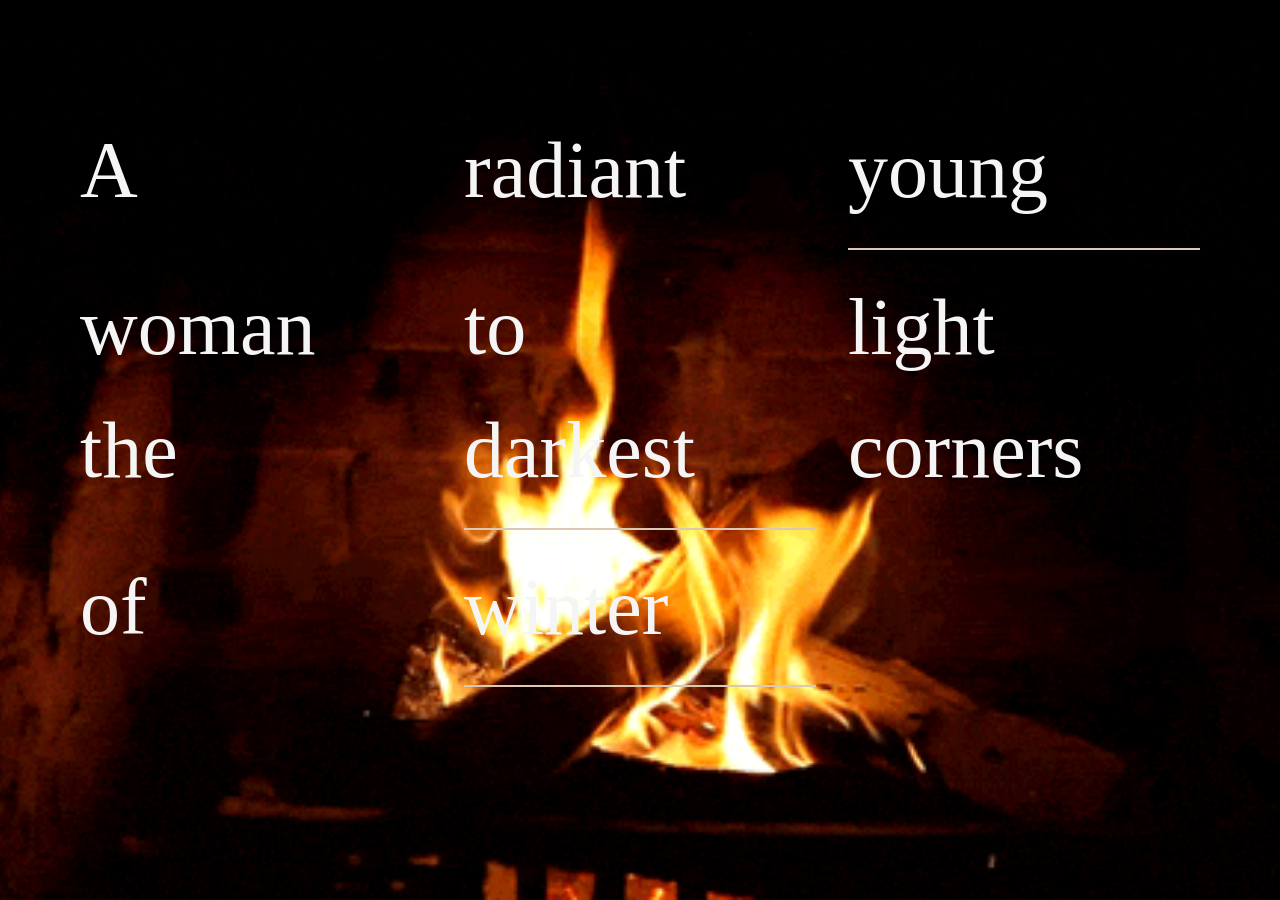
==== index.html @ bfd1e26d "Update index.html" ====
<!doctype html>
<html lang="en">
<head>
	<meta charset="utf-8">
	<link rel="stylesheet" href="./assets/css/styles.css">
	<link rel="preconnect" href="https://fonts.googleapis.com">
<link rel="preconnect" href="https://fonts.gstatic.com" crossorigin>
<link href="https://fonts.googleapis.com/css2?family=Kristi&display=swap" rel="stylesheet">
	<title>Haiku</title>

</head>
<body>

	<div class="grid-container">
		<div>A</div>
		<div>radiant</div>
		<div class="last">young</div>

		<div>woman</div>
		<div>to</div>
		<div>light</div>
		<div>the</div>
		<div class="last">darkest</div>

		<div>corners</div>
		<div>of</div>
		<div class="last">winter</div>
	</div>

	<script src="assets/js/main.js"></script>
</body>

</html>
---- assets/css/styles.css ----
/* styles.css */
html {
    width: 100%;
    height: 100%;
}

body {
    margin: 1rem;
    background-color: black;
    color: whitesmoke;
    font-size: 5rem;
    overflow: hidden;

    background: black url("../img/flames.gif");
    background-repeat: no-repeat;
    background-position: center;
    background-size: cover;
    /* shorthand, but has issues on Safari */
    /* background: black url("../img/flames.gif") no-repeat center/cover; */
}

.grid-container {
    display: grid;
    grid-template-columns: repeat(auto-fit, minmax(320px, 1fr));
    gap: 2rem;
    margin: 10% 4rem 0 4rem;
}

.last {
    padding-bottom: 2rem;
    border-bottom: 2px solid rgb(220, 200, 180);
}

/* CSS Animation example */

/* @keyframes fadeOut {
    0% { opacity: 1; } 
    100% { opacity: 0; }
}
body {
    animation-name: fadeOut;
    animation-duration: 2s;
} */

/* CSS Transition example */

div {
    transition-property: transform;
    transition-duration: 3s;
}

/* body {
    transition-property: transform;
    transition-duration: 3s;
} */
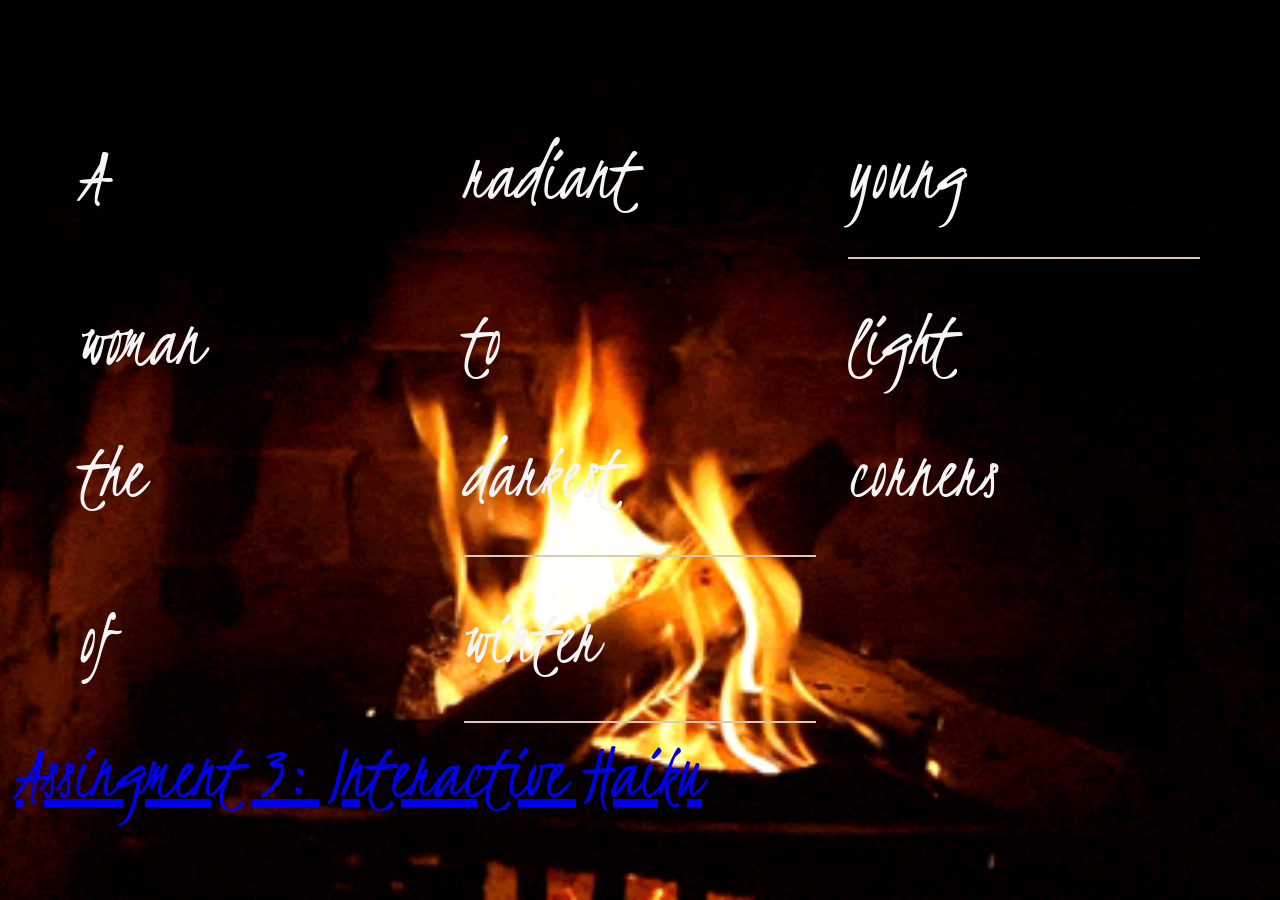
==== commit 5c2531ca: "Add link to Assignment 3: Interactive Haiku" ====
--- a/index.html
+++ b/index.html
@@ -27,6 +27,8 @@
 		<div class="last">winter</div>
 	</div>
 
+	<a href="assingment3haiku.html">Assingment 3: Interactive Haiku</a>
+
 	<script src="assets/js/main.js"></script>
 </body>
 
--- a/assets/css/styles.css
+++ b/assets/css/styles.css
@@ -4,11 +4,19 @@
     height: 100%;
 }
 
+.kristi-regular {
+  font-family: "Kristi", cursive;
+  font-weight: 400;
+  font-style: normal;
+}
+
+
 body {
     margin: 1rem;
     background-color: black;
     color: whitesmoke;
     font-size: 5rem;
+    font-family: "Kristi", cursive;
     overflow: hidden;
 
     background: black url("../img/flames.gif");
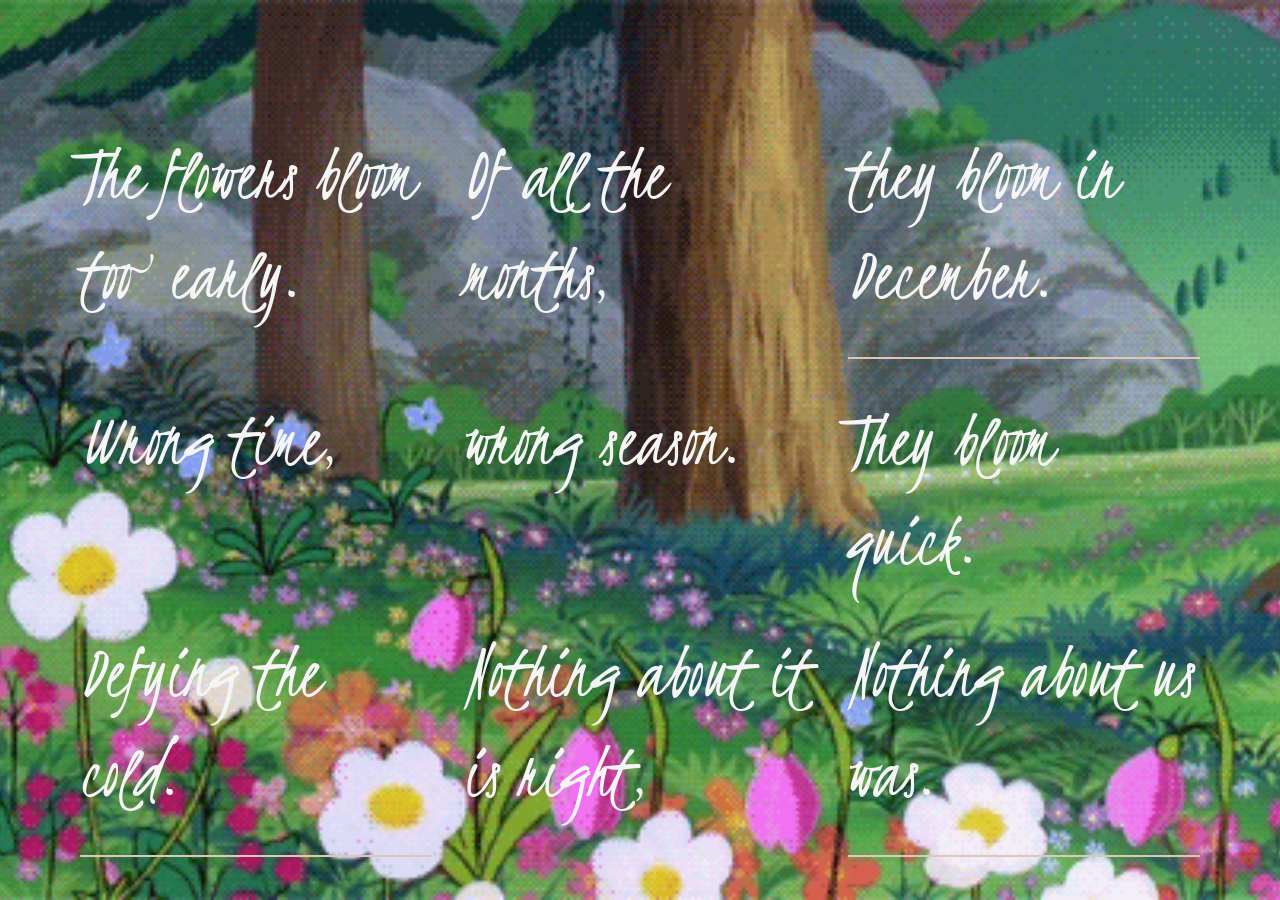
==== commit 767524b2: "Update title and content of the haiku in index.html" ====
--- a/index.html
+++ b/index.html
@@ -6,28 +6,26 @@
 	<link rel="preconnect" href="https://fonts.googleapis.com">
 <link rel="preconnect" href="https://fonts.gstatic.com" crossorigin>
 <link href="https://fonts.googleapis.com/css2?family=Kristi&display=swap" rel="stylesheet">
-	<title>Haiku</title>
+	<title>Every Spring is Cold</title>
 
 </head>
 <body>
 
 	<div class="grid-container">
-		<div>A</div>
-		<div>radiant</div>
-		<div class="last">young</div>
+		<div>The flowers bloom too early.</div>
+		<div>Of all the months,</div>
+		<div class="last">they bloom in December.</div>
 
-		<div>woman</div>
-		<div>to</div>
-		<div>light</div>
-		<div>the</div>
-		<div class="last">darkest</div>
+		<div>Wrong time,</div>
+		<div>wrong season.</div>
+		<div>They bloom quick.</div>
+		<div class="last">Defying the cold.</div>
 
-		<div>corners</div>
-		<div>of</div>
-		<div class="last">winter</div>
+		<div>Nothing about it is right,</div>
+		<div class="last">Nothing about us was.</div>
 	</div>
 
-	<a href="assingment3haiku.html">Assingment 3: Interactive Haiku</a>
+	<!-- IGNORE IGNORE <a href="assingment3haiku.html">Assingment 3: Interactive Haiku</a> -->
 
 	<script src="assets/js/main.js"></script>
 </body>
--- a/assets/css/styles.css
+++ b/assets/css/styles.css
@@ -19,7 +19,7 @@
     font-family: "Kristi", cursive;
     overflow: hidden;
 
-    background: black url("../img/flames.gif");
+    background: black url("../img/flowers.gif");
     background-repeat: no-repeat;
     background-position: center;
     background-size: cover;
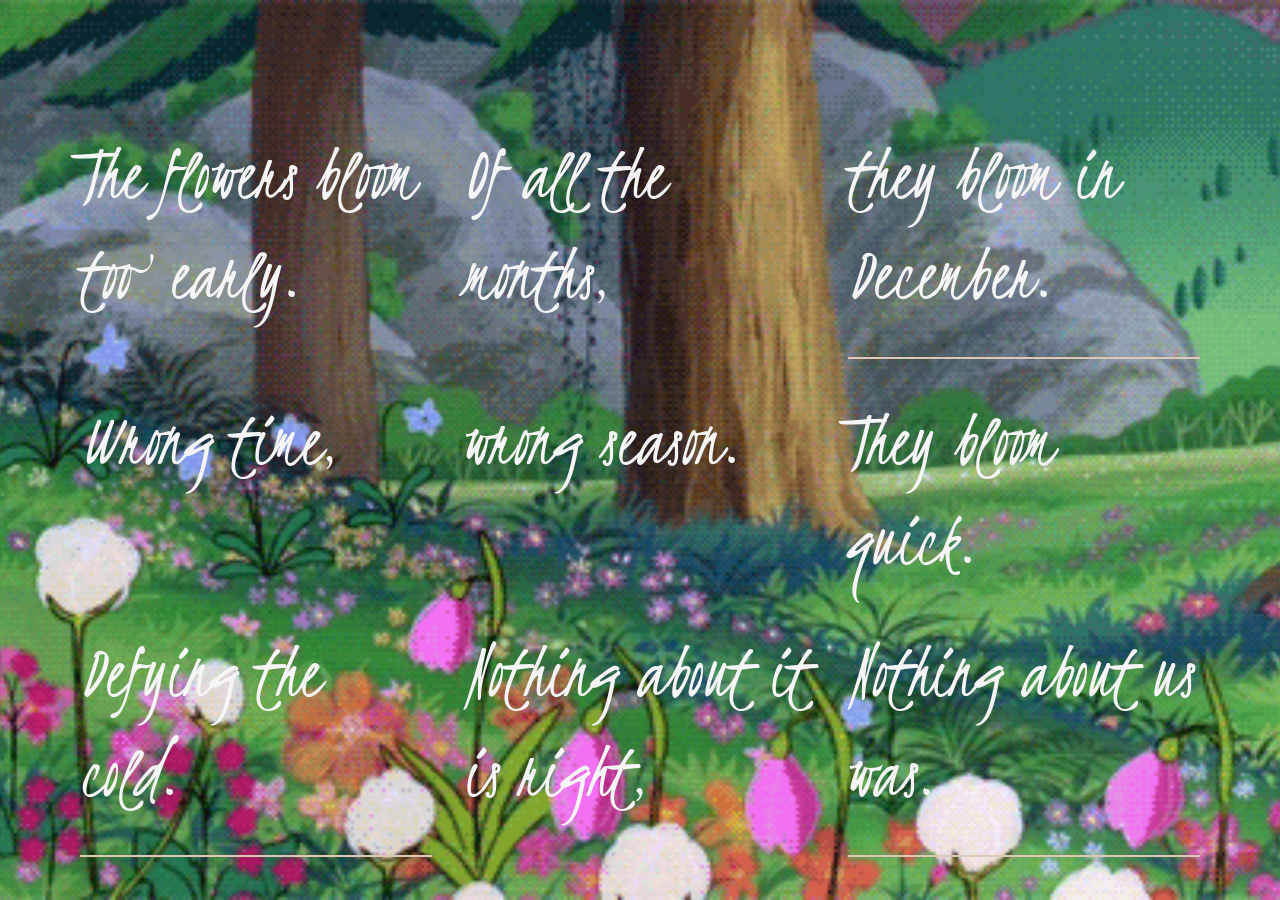
==== commit 62f0e401: "Correct title formatting in index.html Fix title tag in index.html to include a period." ====
--- a/index.html
+++ b/index.html
@@ -10,7 +10,7 @@
 
 </head>
 <body>
-
+<title>Every Spring is Cold.</title>
 	<div class="grid-container">
 		<div>The flowers bloom too early.</div>
 		<div>Of all the months,</div>
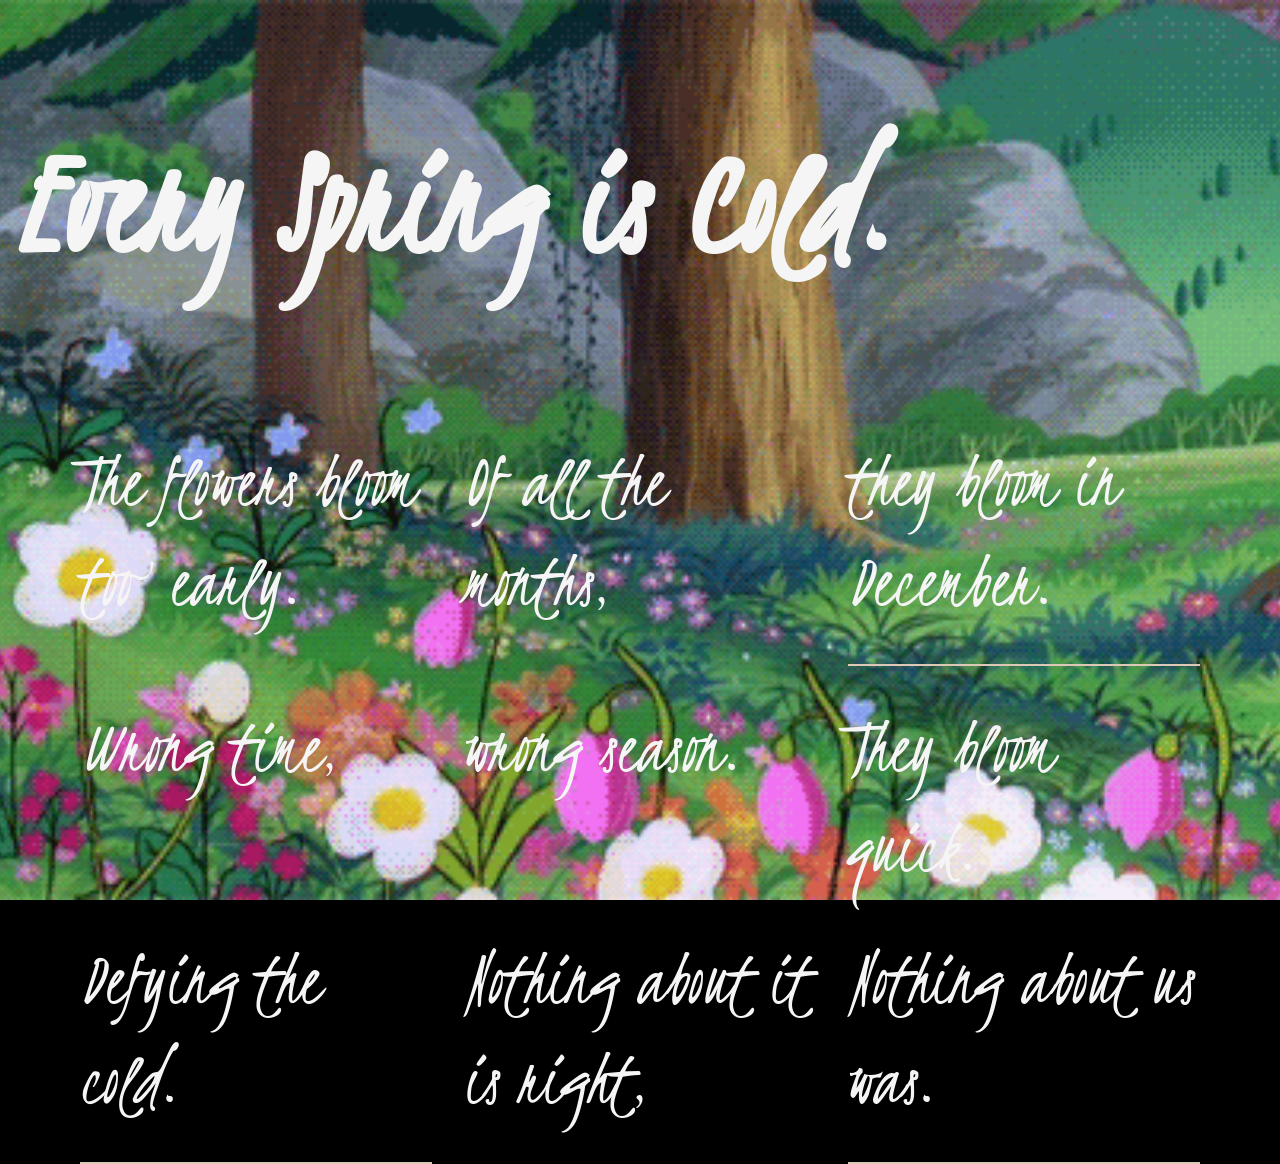
==== commit dbc8b64b: "Replace title tag with h1 in index.html" ====
--- a/index.html
+++ b/index.html
@@ -10,7 +10,7 @@
 
 </head>
 <body>
-<title>Every Spring is Cold.</title>
+	<h1>Every Spring is Cold.</h1>
 	<div class="grid-container">
 		<div>The flowers bloom too early.</div>
 		<div>Of all the months,</div>
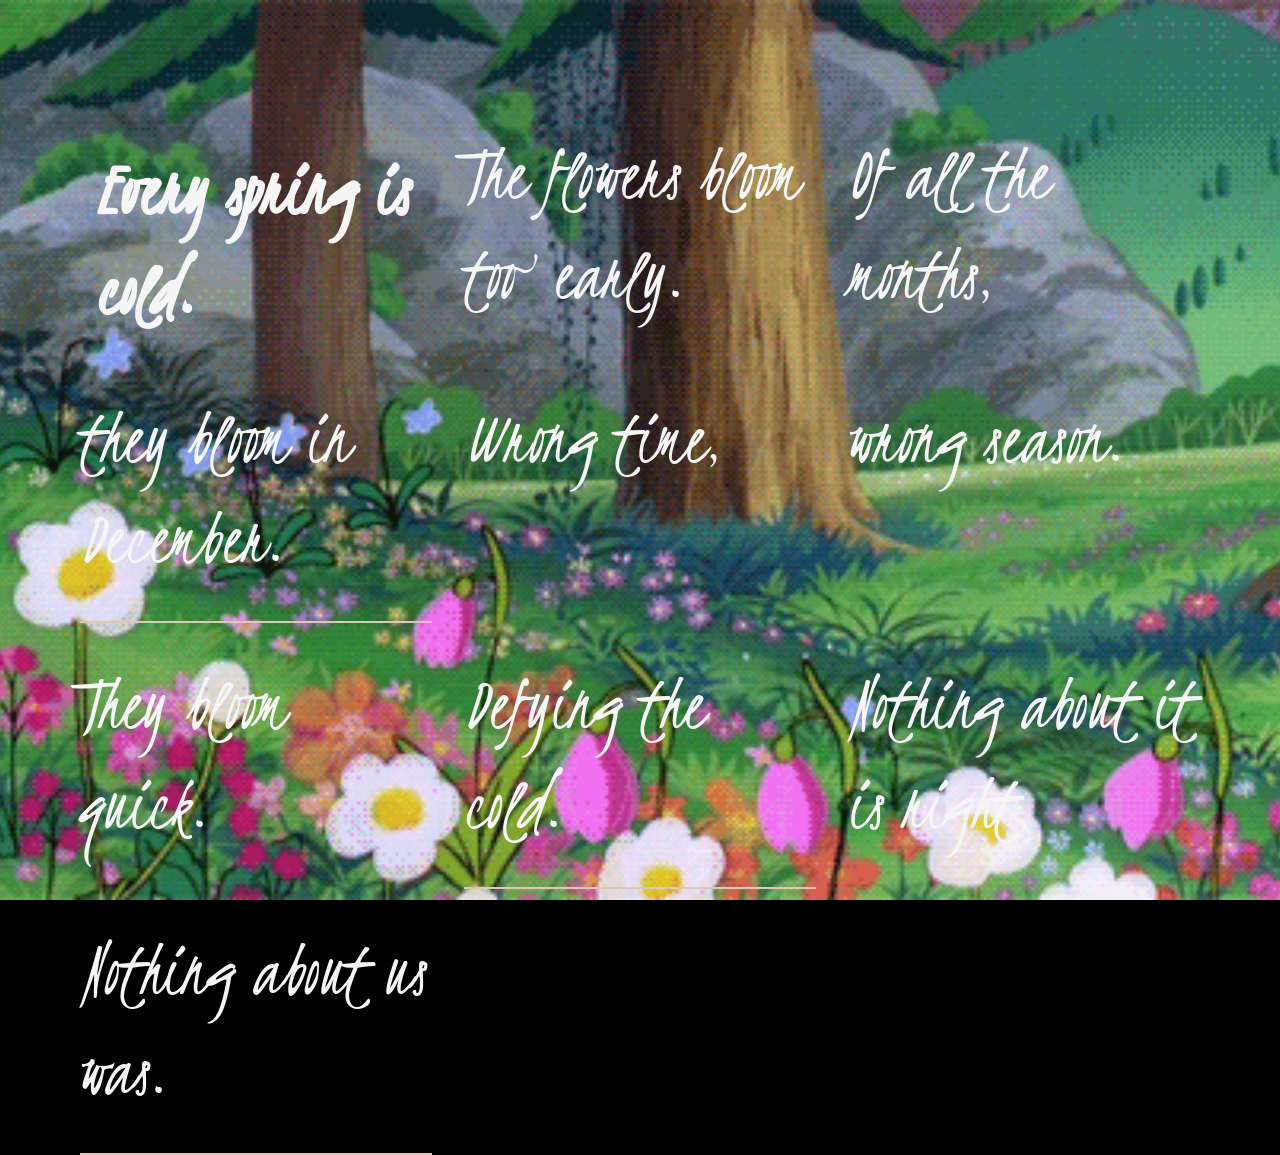
==== commit 51abc01b: "Fix heading capitalization and remove comment Corrected the capitalization of 'Spring' in the headin" ====
--- a/index.html
+++ b/index.html
@@ -10,8 +10,8 @@
 
 </head>
 <body>
-	<h1>Every Spring is Cold.</h1>
 	<div class="grid-container">
+		<h1>Every spring is cold.</h1>
 		<div>The flowers bloom too early.</div>
 		<div>Of all the months,</div>
 		<div class="last">they bloom in December.</div>
@@ -24,9 +24,7 @@
 		<div>Nothing about it is right,</div>
 		<div class="last">Nothing about us was.</div>
 	</div>
-
 	<!-- IGNORE IGNORE <a href="assingment3haiku.html">Assingment 3: Interactive Haiku</a> -->
-
 	<script src="assets/js/main.js"></script>
 </body>
 
--- a/assets/css/styles.css
+++ b/assets/css/styles.css
@@ -10,6 +10,13 @@
   font-style: normal;
 }
 
+h1 {
+    font-family: "Kristi", cursive;
+    margin: 1rem;
+    color: whitesmokes;
+    font-size: 5rem;
+    
+}
 
 body {
     margin: 1rem;
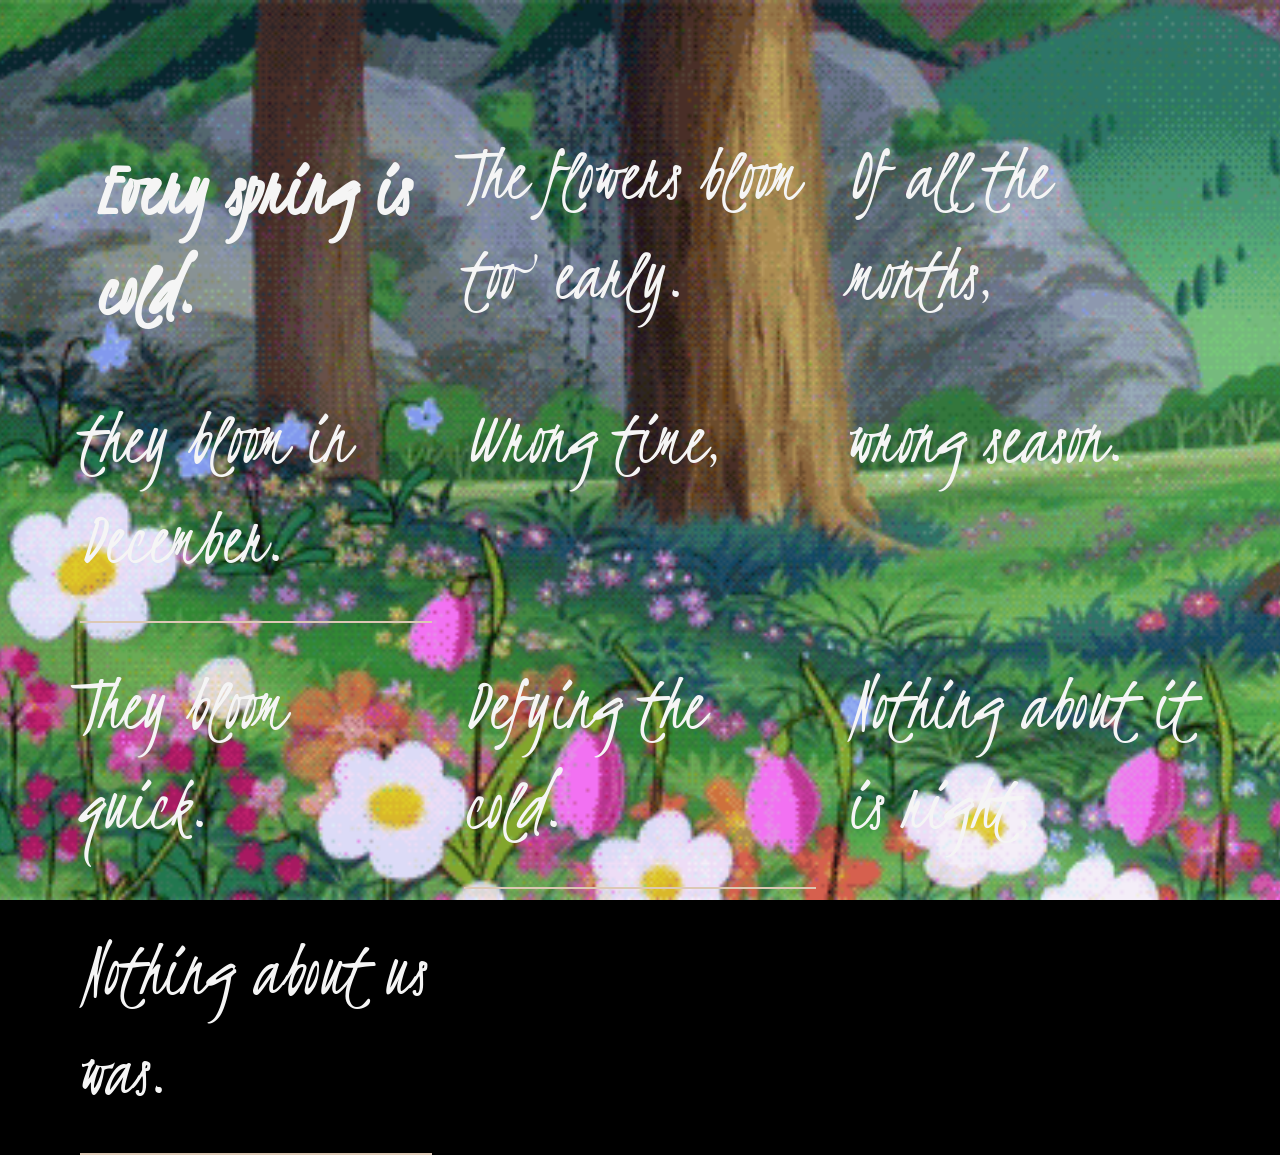
==== commit 72e94954: "Wrap h1 in a div for better structure" ====
--- a/index.html
+++ b/index.html
@@ -11,7 +11,7 @@
 </head>
 <body>
 	<div class="grid-container">
-		<h1>Every spring is cold.</h1>
+		<div><h1>Every spring is cold.</h1></div>
 		<div>The flowers bloom too early.</div>
 		<div>Of all the months,</div>
 		<div class="last">they bloom in December.</div>
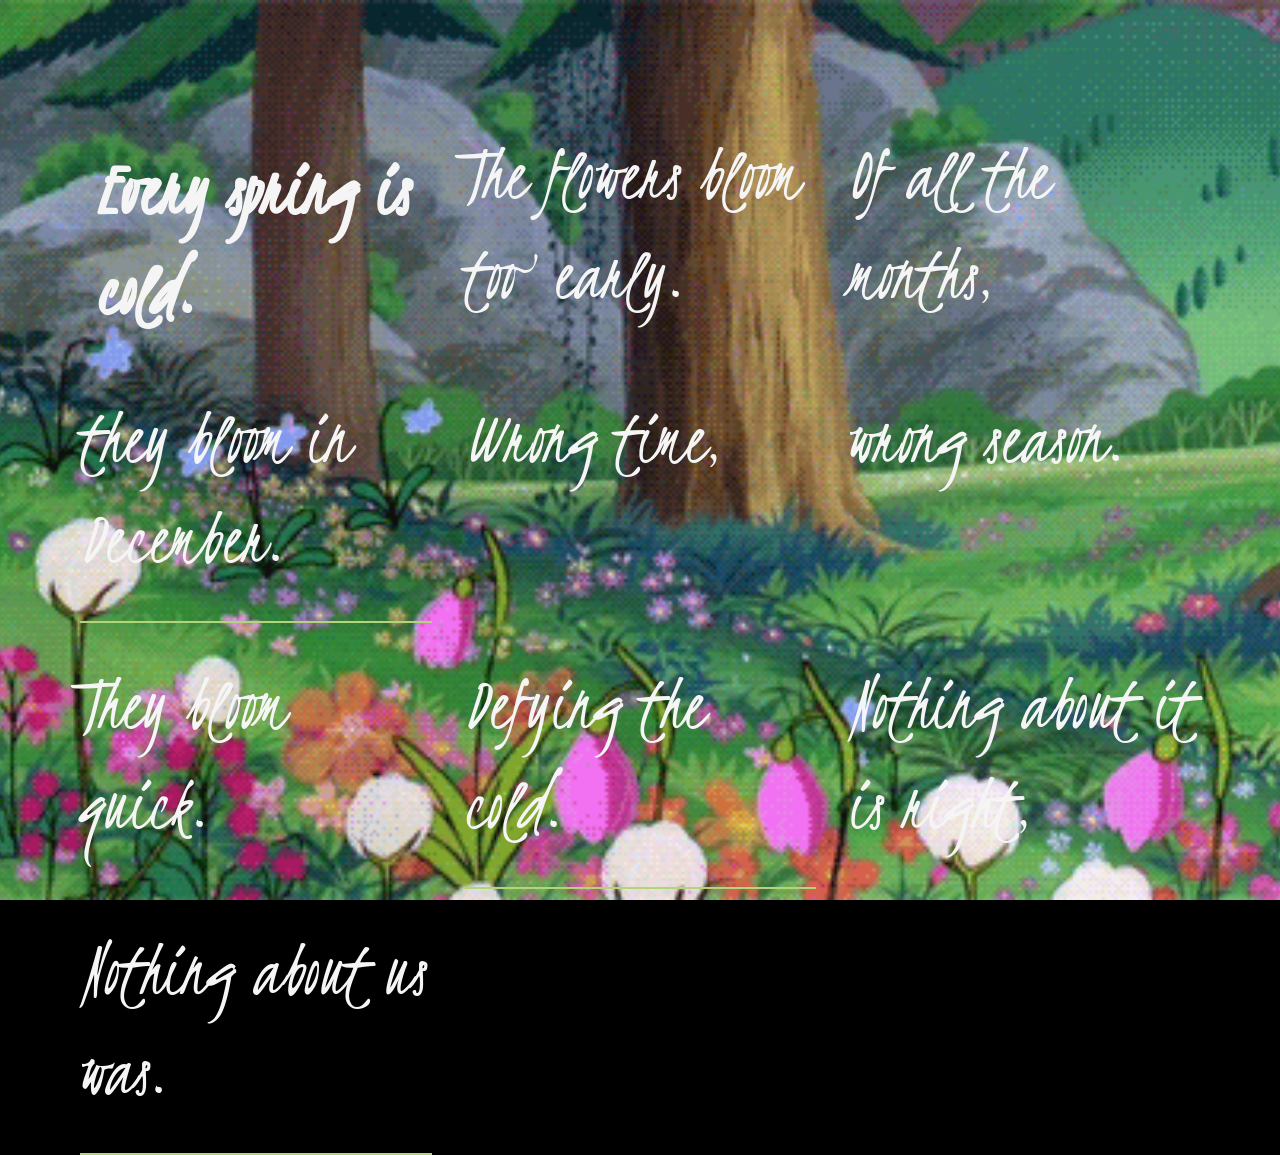
==== commit eaef6dae: "Wrap last div in a new div with class 'blossom' Wrap the last div in an additional div with class 'b" ====
--- a/index.html
+++ b/index.html
@@ -22,7 +22,7 @@
 		<div class="last">Defying the cold.</div>
 
 		<div>Nothing about it is right,</div>
-		<div class="last">Nothing about us was.</div>
+		<div class="last"><div class="blossom">Nothing about us was.</div></div>
 	</div>
 	<!-- IGNORE IGNORE <a href="assingment3haiku.html">Assingment 3: Interactive Haiku</a> -->
 	<script src="assets/js/main.js"></script>
--- a/assets/css/styles.css
+++ b/assets/css/styles.css
@@ -14,7 +14,7 @@
     font-family: "Kristi", cursive;
     margin: 1rem;
     color: whitesmokes;
-    font-size: 5rem;
+    font-size: 5rem; /* 80px */
     
 }
 
@@ -22,7 +22,7 @@
     margin: 1rem;
     background-color: black;
     color: whitesmoke;
-    font-size: 5rem;
+    font-size: 5rem; /* 80px */
     font-family: "Kristi", cursive;
     overflow: hidden;
 
@@ -43,7 +43,7 @@
 
 .last {
     padding-bottom: 2rem;
-    border-bottom: 2px solid rgb(220, 200, 180);
+    border-bottom: 2px solid rgb(178, 213, 121);
 }
 
 /* CSS Animation example */
